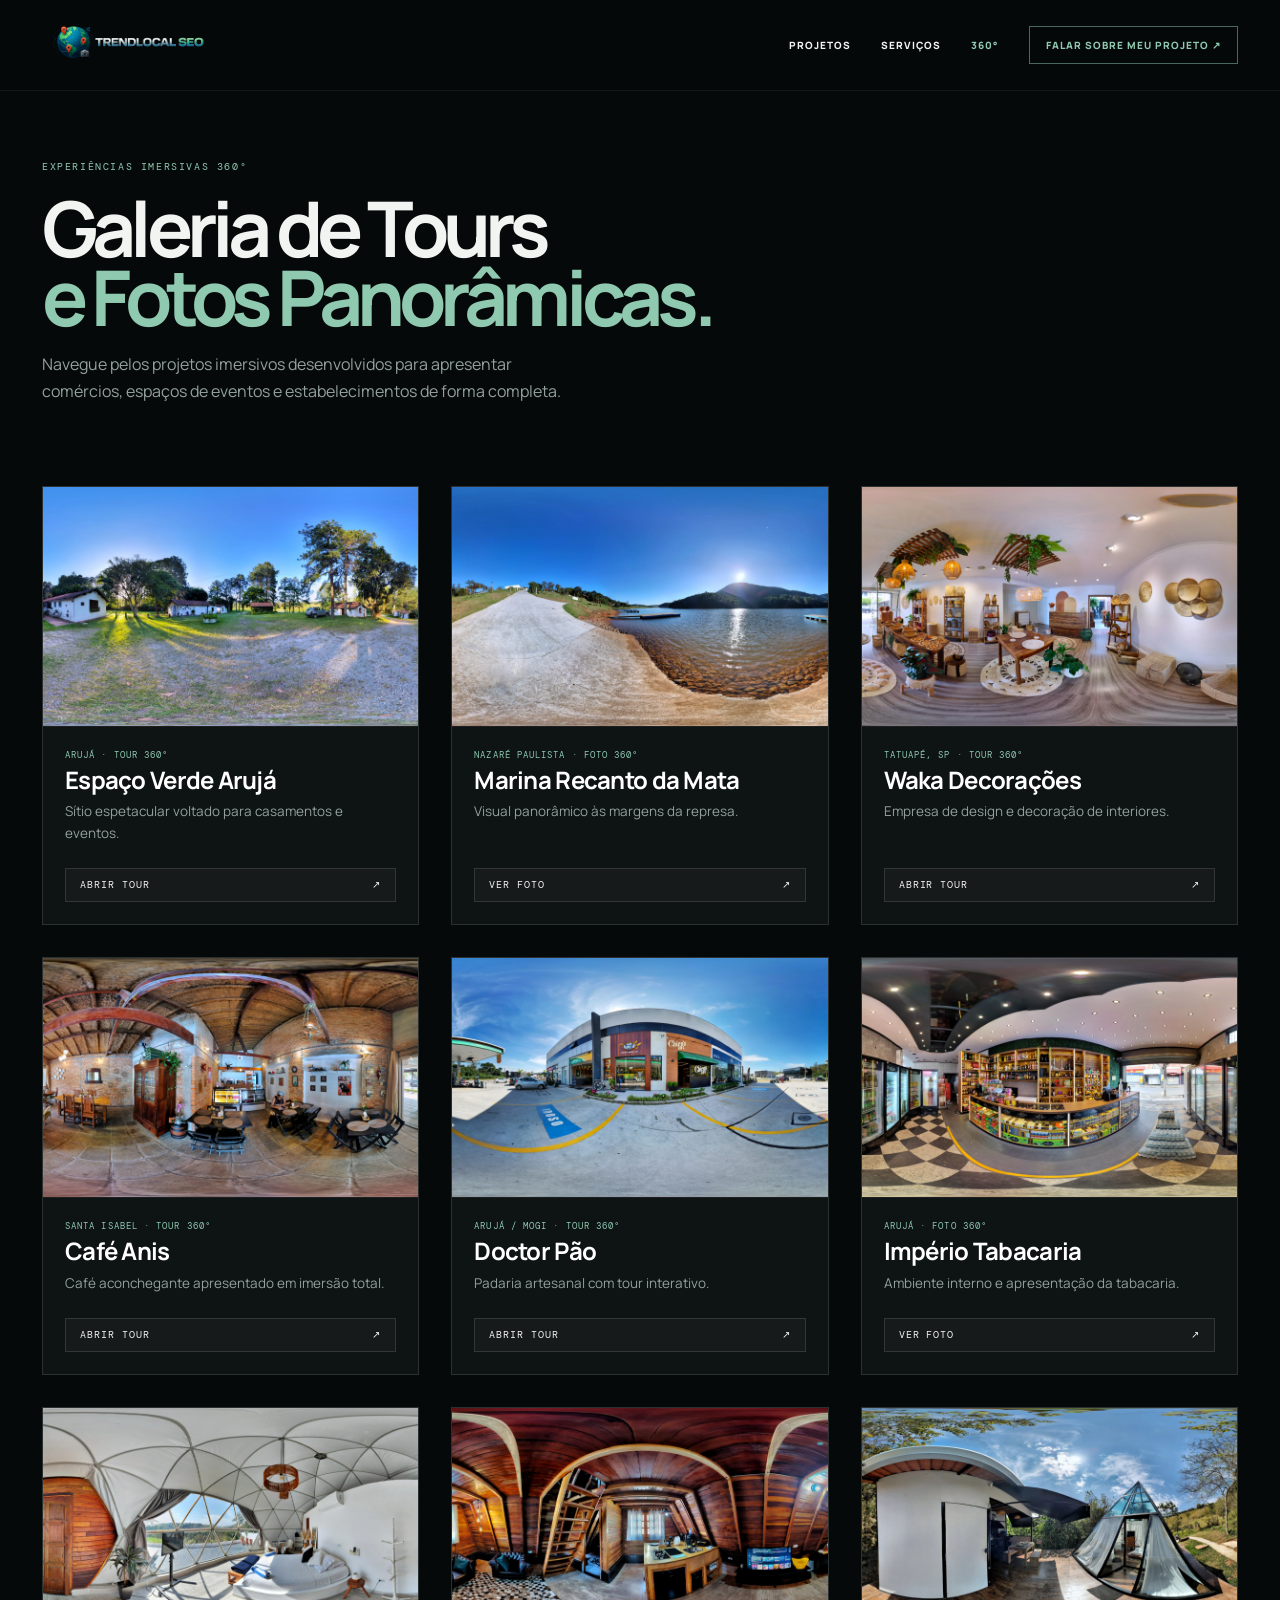
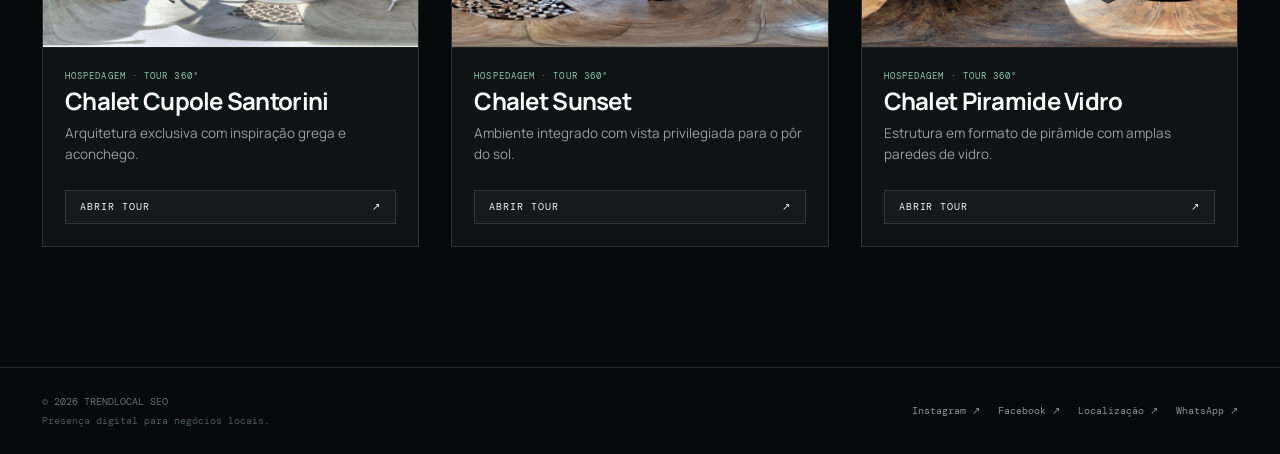
==== 360/index.html @ 43504578 "inserção do Aba tour" ====
<!DOCTYPE html>
<html lang="pt-BR">

<head>
    <meta charset="UTF-8">
    <meta name="viewport" content="width=device-width, initial-scale=1.0, maximum-scale=1.0, user-scalable=no">
    <meta name="description" content="Galeria de Tours Virtuais 360° e Fotografias Esféricas da TrendLocal SEO. Conheça projetos imersivos de empresas, comércios e espaços.">

    <title>Galeria 360° | TrendLocal SEO</title>
    <link rel="canonical" href="https://trendlocalseo.com.br/360/">

    <meta name="robots" content="index, follow, max-image-preview:large">

    <!-- Open Graph -->
    <meta property="og:type" content="website">
    <meta property="og:locale" content="pt_BR">
    <meta property="og:site_name" content="TrendLocal SEO">
    <meta property="og:title" content="Galeria de Tours 360° | TrendLocal SEO">
    <meta property="og:description" content="Explore tours virtuais 360° e experiências imersivas criadas pela TrendLocal SEO.">
    <meta property="og:url" content="https://trendlocalseo.com.br/360/">
    <meta property="og:image" content="https://trendlocalseo.com.br/hero.jpg">

    <link rel="preconnect" href="https://fonts.googleapis.com">
    <link rel="preconnect" href="https://fonts.gstatic.com" crossorigin>
    <link href="https://fonts.googleapis.com/css2?family=DM+Mono:wght@400;500&family=Manrope:wght@400;500;600;700;800&display=swap"
        rel="stylesheet">

    <style>
        :root {
            --bg: #06090a;
            --bg-card: #0e1314;
            --paper: #f3f3ef;
            --ink: #101415;

            --green: #0b5d42;
            --green-bright: #16845f;
            --green-light: #8fc9b0;

            --text: #f2f4f2;
            --muted: #93a09b;

            --line: rgba(255,255,255,.12);

            --content: 1240px;
            --side-space: 42px;
        }

        * {
            box-sizing: border-box;
            margin: 0;
            padding: 0;
        }

        html {
            scroll-behavior: smooth;
        }

        body {
            font-family: "Manrope", Arial, sans-serif;
            background: var(--bg);
            color: var(--text);
            overflow-x: hidden;
            width: 100%;
            position: relative;
        }

        a {
            text-decoration: none;
            color: inherit;
        }

        img {
            display: block;
            max-width: 100%;
        }

        .container {
            width: min(calc(100% - (var(--side-space) * 2)), var(--content));
            margin-inline: auto;
        }

        /* NAV */
        nav {
            position: fixed;
            z-index: 100;
            inset: 0 0 auto;
            padding: 10px 0;
            background: rgba(6, 9, 10, .84);
            backdrop-filter: blur(18px);
            border-bottom: 1px solid rgba(255,255,255,.06);
            width: 100%;
        }

        .nav {
            display: flex;
            align-items: center;
            justify-content: space-between;
        }

        .brand-logo {
            width: auto;
            height: 110px;
            object-fit: contain;
            margin-top: -20px;
            margin-bottom: -20px;
            position: relative;
            z-index: 101;
        }

        .links {
            display: flex;
            align-items: center;
            gap: 30px;
            font-size: 10px;
            font-weight: 800;
            letter-spacing: .1em;
            text-transform: uppercase;
        }

        .links a:hover {
            color: var(--green-light);
            transition: color .3s;
        }

        .nav-cta {
            border: 1px solid rgba(143,201,176,.5);
            padding: 11px 16px;
            color: var(--green-light);
            transition: .3s ease;
        }

        .nav-cta:hover {
            background: var(--green);
            color: white;
            border-color: var(--green);
        }

        /* PAGE HEADER */
        .page-header {
            padding: 160px 0 60px;
        }

        .kicker {
            font-family: "DM Mono", monospace;
            font-size: 10px;
            letter-spacing: .16em;
            text-transform: uppercase;
            color: var(--green-light);
            margin-bottom: 20px;
        }

        .page-header h1 {
            font-size: clamp(3.2rem, 6vw, 6.5rem);
            line-height: .9;
            letter-spacing: -.075em;
        }

        .page-header h1 span {
            color: var(--green-light);
        }

        .page-header p {
            font-size: 16px;
            color: var(--muted);
            max-width: 550px;
            margin-top: 20px;
            line-height: 1.7;
        }

        /* GRID DE TOURS 360 (3 COLUNAS) */
        .tours-grid-section {
            padding: 20px 0 120px;
        }

        .tours-grid {
            display: grid;
            grid-template-columns: repeat(3, 1fr);
            gap: 32px;
        }

        .tour-card {
            background: var(--bg-card);
            border: 1px solid var(--line);
            display: flex;
            flex-direction: column;
            overflow: hidden;
            transition: border-color .3s ease;
        }

        .tour-card:hover {
            border-color: rgba(143,201,176,.4);
        }

        .tour-image-wrap {
            width: 100%;
            height: 240px;
            background: #000;
            overflow: hidden;
            position: relative;
            border-bottom: 1px solid var(--line);
        }

        .tour-image-wrap img {
            width: 100%;
            height: 100%;
            object-fit: cover;
            transition: transform 0.6s cubic-bezier(.16,1,.3,1);
        }

        .tour-card:hover .tour-image-wrap img {
            transform: scale(1.08);
        }

        .tour-info {
            padding: 22px;
            display: flex;
            flex-direction: column;
            flex-grow: 1;
            justify-content: space-between;
            gap: 16px;
        }

        .tour-badge {
            font-family: "DM Mono", monospace;
            color: var(--green-light);
            font-size: 9px;
            letter-spacing: .12em;
            text-transform: uppercase;
            margin-bottom: 6px;
        }

        .tour-card h3 {
            font-size: 1.5rem;
            line-height: 1.1;
            letter-spacing: -.03em;
            color: #fff;
            margin-bottom: 8px;
        }

        .tour-desc {
            font-size: 13.5px;
            color: var(--muted);
            line-height: 1.6;
        }

        .tour-action-btn {
            display: inline-flex;
            align-items: center;
            justify-content: space-between;
            background: rgba(255,255,255,.03);
            border: 1px solid var(--line);
            padding: 10px 14px;
            font-family: "DM Mono", monospace;
            font-size: 9.5px;
            letter-spacing: .1em;
            text-transform: uppercase;
            color: var(--text);
            transition: .3s;
            margin-top: 8px;
        }

        .tour-card:hover .tour-action-btn {
            background: var(--green);
            border-color: var(--green);
            color: #fff;
        }

        /* ANIMAÇÃO DE ENTRADA SUAVE (REVEAL) */
        .reveal {
            opacity: 0;
            transform: translateY(30px);
            filter: blur(6px);
            transition: opacity .8s ease, transform .8s cubic-bezier(.16,1,.3,1), filter .8s ease;
        }

        .reveal.show {
            opacity: 1;
            transform: none;
            filter: none;
        }

        /* FOOTER */
        footer {
            border-top: 1px solid var(--line);
            padding: 27px 0;
            font-family: "DM Mono", monospace;
            font-size: 10px;
            color: #64716c;
        }

        .foot {
            display: flex;
            justify-content: space-between;
            align-items: center;
            gap: 30px;
        }

        .foot-brand {
            display: flex;
            flex-direction: column;
            gap: 6px;
        }

        .foot-sub {
            color: #4f5b56;
        }

        .foot-links {
            display: flex;
            align-items: center;
            justify-content: flex-end;
            flex-wrap: wrap;
            gap: 18px;
        }

        .foot-links a {
            color: #89938e;
            transition: color .3s ease;
        }

        .foot-links a:hover {
            color: var(--green-light);
        }

        /* RESPONSIVO */
        @media (max-width: 1024px) {
            .tours-grid {
                grid-template-columns: repeat(2, 1fr);
            }
        }

        @media (max-width: 760px) {
            :root {
                --side-space: 20px;
            }
            .page-header {
                padding: 130px 0 40px;
            }
            .tours-grid {
                grid-template-columns: 1fr;
            }
            .foot {
                flex-direction: column;
                gap: 18px;
                text-align: center;
            }
            .foot-brand {
                align-items: center;
            }
            .foot-links {
                justify-content: center;
                gap: 12px 18px;
            }
        }
    </style>
</head>

<body>

    <nav id="nav">
        <div class="container nav">
            <a href="../" aria-label="TrendLocal">
                <img class="brand-logo" src="../logo.png" alt="TrendLocal">
            </a>
            <div class="links">
                <a href="../#projetos">Projetos</a>
                <a href="../#servicos">Serviços</a>
                <a href="./" style="color:var(--green-light)">360°</a>
                <a class="nav-cta" href="../#contato">Falar sobre meu projeto ↗</a>
            </div>
        </div>
    </nav>

    <main>
        <header class="page-header">
            <div class="container reveal">
                <div class="kicker">Experiências Imersivas 360°</div>
                <h1>Galeria de Tours<br><span>e Fotos Panorâmicas.</span></h1>
                <p>Navegue pelos projetos imersivos desenvolvidos para apresentar comércios, espaços de eventos e estabelecimentos de forma completa.</p>
            </div>
        </header>

        <section class="tours-grid-section">
            <div class="container">
                <div class="tours-grid">

                    <!-- 1. Espaço Verde Arujá -->
                    <a href="https://nexths.github.io/espacoverdearuja/" class="tour-card reveal" target="_blank" rel="noopener">
                        <div class="tour-image-wrap">
                            <img src="img/espaco-verde.webp" alt="Tour 360 Espaço Verde Arujá" loading="lazy">
                        </div>
                        <div class="tour-info">
                            <div>
                                <div class="tour-badge">Arujá · Tour 360°</div>
                                <h3>Espaço Verde Arujá</h3>
                                <p class="tour-desc">Sítio espetacular voltado para casamentos e eventos.</p>
                            </div>
                            <span class="tour-action-btn">Abrir Tour <span>↗</span></span>
                        </div>
                    </a>

                    <!-- 2. Marina Recanto da Mata -->
                    <a href="https://nexths.github.io/marina-recanto-da-mata-portfolio/tour-marina-destino/index.html" class="tour-card reveal" target="_blank" rel="noopener">
                        <div class="tour-image-wrap">
                            <img src="img/marina.webp" alt="Foto 360 Marina Recanto da Mata" loading="lazy">
                        </div>
                        <div class="tour-info">
                            <div>
                                <div class="tour-badge">Nazaré Paulista · Foto 360°</div>
                                <h3>Marina Recanto da Mata</h3>
                                <p class="tour-desc">Visual panorâmico às margens da represa.</p>
                            </div>
                            <span class="tour-action-btn">Ver Foto <span>↗</span></span>
                        </div>
                    </a>

                    <!-- 3. Waka Decorações -->
                    <a href="https://nexths.github.io/wakanda/" class="tour-card reveal" target="_blank" rel="noopener">
                        <div class="tour-image-wrap">
                            <img src="img/waka.webp" alt="Tour 360 Waka Decorações Tatuapé SP" loading="lazy">
                        </div>
                        <div class="tour-info">
                            <div>
                                <div class="tour-badge">Tatuapé, SP · Tour 360°</div>
                                <h3>Waka Decorações</h3>
                                <p class="tour-desc">Empresa de design e decoração de interiores.</p>
                            </div>
                            <span class="tour-action-btn">Abrir Tour <span>↗</span></span>
                        </div>
                    </a>

                    <!-- 4. Café Anis -->
                    <a href="https://nexths.github.io/cafe-anis/tour-cafe-anis/index.html" class="tour-card reveal" target="_blank" rel="noopener">
                        <div class="tour-image-wrap">
                            <img src="img/cafe-anis.webp" alt="Tour 360 Café Anis Santa Isabel" loading="lazy">
                        </div>
                        <div class="tour-info">
                            <div>
                                <div class="tour-badge">Santa Isabel · Tour 360°</div>
                                <h3>Café Anis</h3>
                                <p class="tour-desc">Café aconchegante apresentado em imersão total.</p>
                            </div>
                            <span class="tour-action-btn">Abrir Tour <span>↗</span></span>
                        </div>
                    </a>

                    <!-- 5. Doctor Pão -->
                    <a href="https://nexths.github.io/doctor-pao/tour-doctor-pao/" class="tour-card reveal" target="_blank" rel="noopener">
                        <div class="tour-image-wrap">
                            <img src="img/doctor-pao.webp" alt="Tour 360 Doctor Pão Arujá Mogi" loading="lazy">
                        </div>
                        <div class="tour-info">
                            <div>
                                <div class="tour-badge">Arujá / Mogi · Tour 360°</div>
                                <h3>Doctor Pão</h3>
                                <p class="tour-desc">Padaria artesanal com tour interativo.</p>
                            </div>
                            <span class="tour-action-btn">Abrir Tour <span>↗</span></span>
                        </div>
                    </a>

                    <!-- 6. Império Tabacaria -->
                    <a href="https://photos.app.goo.gl/19WZFUkz2t6GS92D6" class="tour-card reveal" target="_blank" rel="noopener">
                        <div class="tour-image-wrap">
                            <img src="img/imperio-tabacaria.webp" alt="Foto 360 Império Tabacaria" loading="lazy">
                        </div>
                        <div class="tour-info">
                            <div>
                                <div class="tour-badge">Arujá · Foto 360°</div>
                                <h3>Império Tabacaria</h3>
                                <p class="tour-desc">Ambiente interno e apresentação da tabacaria.</p>
                            </div>
                            <span class="tour-action-btn">Ver Foto <span>↗</span></span>
                        </div>
                    </a>

                    <!-- 7. Chalet Cupole Santorini -->
                    <a href="https://nexths.github.io/cupulesantorini/" class="tour-card reveal" target="_blank" rel="noopener">
                        <div class="tour-image-wrap">
                            <img src="img/chalet-cupule-santorini.webp" alt="Tour 360 Chalet Cupule Santorini" loading="lazy">
                        </div>
                        <div class="tour-info">
                            <div>
                                <div class="tour-badge">Hospedagem · Tour 360°</div>
                                <h3>Chalet Cupole Santorini</h3>
                                <p class="tour-desc">Arquitetura exclusiva com inspiração grega e aconchego.</p>
                            </div>
                            <span class="tour-action-btn">Abrir Tour <span>↗</span></span>
                        </div>
                    </a>

                    <!-- 8. Chalet Sunset -->
                    <a href="https://nexths.github.io/chale-sunset/" class="tour-card reveal" target="_blank" rel="noopener">
                        <div class="tour-image-wrap">
                            <img src="img/chalet-sunset.webp" alt="Tour 360 Chalet Sunset" loading="lazy">
                        </div>
                        <div class="tour-info">
                            <div>
                                <div class="tour-badge">Hospedagem · Tour 360°</div>
                                <h3>Chalet Sunset</h3>
                                <p class="tour-desc">Ambiente integrado com vista privilegiada para o pôr do sol.</p>
                            </div>
                            <span class="tour-action-btn">Abrir Tour <span>↗</span></span>
                        </div>
                    </a>

                    <!-- 9. Chalet Piramide Vidro -->
                    <a href="https://nexths.github.io/piramidevidro/" class="tour-card reveal" target="_blank" rel="noopener">
                        <div class="tour-image-wrap">
                            <img src="img/chalet-piramide-vidro.webp" alt="Tour 360 Chalet Piramide Vidro" loading="lazy">
                        </div>
                        <div class="tour-info">
                            <div>
                                <div class="tour-badge">Hospedagem · Tour 360°</div>
                                <h3>Chalet Piramide Vidro</h3>
                                <p class="tour-desc">Estrutura em formato de pirâmide com amplas paredes de vidro.</p>
                            </div>
                            <span class="tour-action-btn">Abrir Tour <span>↗</span></span>
                        </div>
                    </a>

                </div>
            </div>
        </section>
    </main>

    <footer>
        <div class="container foot">
            <div class="foot-brand">
                <span>© 2026 TRENDLOCAL SEO</span>
                <span class="foot-sub">Presença digital para negócios locais.</span>
            </div>

            <div class="foot-links" aria-label="Canais da TrendLocal">
                <a href="https://www.instagram.com/niktrendlocalseo/" target="_blank" rel="noopener">Instagram ↗</a>
                <a href="https://www.facebook.com/profile.php?id=100089372402837" target="_blank" rel="noopener">Facebook ↗</a>
                <a href="https://www.google.com.br/maps/place/Trendlocal+SEO/@-23.326328,-46.2367015,17z/data=!3m1!4b1!4m6!3m5!1s0x94ce810035c6ff07:0x620d4791164bb704!8m2!3d-23.3263329!4d-46.2341266!16s%2Fg%2F11md37bd27?entry=ttu&g_ep=EgoyMDI2MDkyMy4wIKXMDSoASAFQAw%3D%3D" target="_blank" rel="noopener">Localização ↗</a>
                <a href="https://wa.me/5511999814081" target="_blank" rel="noopener">WhatsApp ↗</a>
            </div>
        </div>
    </footer>

    <!-- SCRIPT DE ANIMAÇÃO DE ENTRADA -->
    <script>
        const observer = new IntersectionObserver(
            entries => {
                entries.forEach(entry => {
                    if (entry.isIntersecting) {
                        entry.target.classList.add("show");
                        observer.unobserve(entry.target);
                    }
                });
            },
            {
                threshold: .1,
                rootMargin: "0px 0px -30px 0px"
            }
        );

        document.querySelectorAll(".reveal").forEach(element => {
            observer.observe(element);
        });
    </script>

</body>
</html>
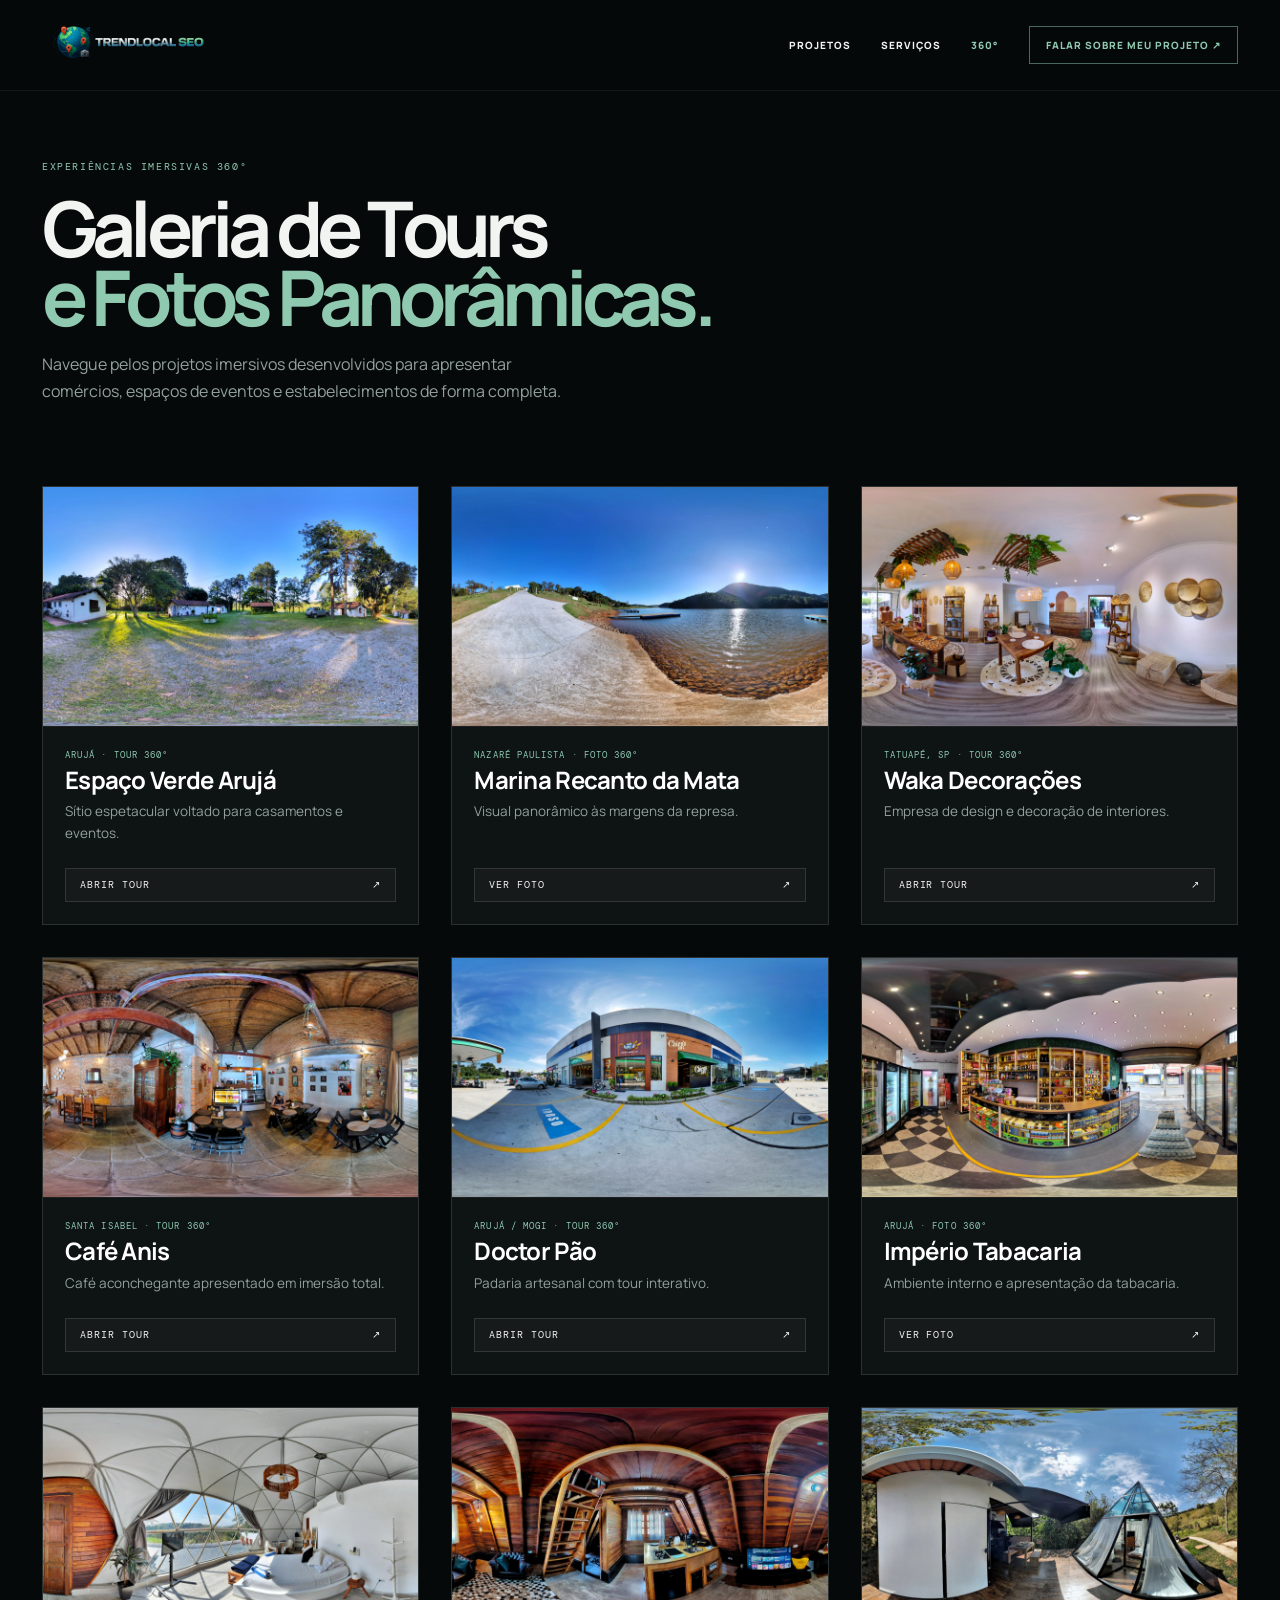
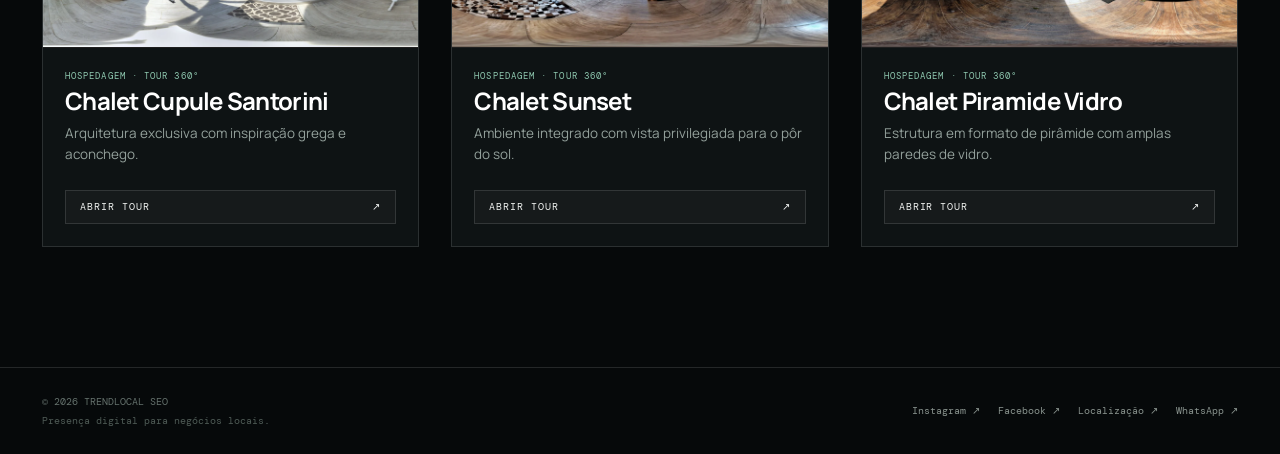
==== commit 5e659c47: "correção Cupole" ====
--- a/360/index.html
+++ b/360/index.html
@@ -474,7 +474,7 @@
                         </div>
                     </a>
 
-                    <!-- 7. Chalet Cupole Santorini -->
+                    <!-- 7. Chalet Cupule Santorini -->
                     <a href="https://nexths.github.io/cupulesantorini/" class="tour-card reveal" target="_blank" rel="noopener">
                         <div class="tour-image-wrap">
                             <img src="img/chalet-cupule-santorini.webp" alt="Tour 360 Chalet Cupule Santorini" loading="lazy">
@@ -482,7 +482,7 @@
                         <div class="tour-info">
                             <div>
                                 <div class="tour-badge">Hospedagem · Tour 360°</div>
-                                <h3>Chalet Cupole Santorini</h3>
+                                <h3>Chalet Cupule Santorini</h3>
                                 <p class="tour-desc">Arquitetura exclusiva com inspiração grega e aconchego.</p>
                             </div>
                             <span class="tour-action-btn">Abrir Tour <span>↗</span></span>
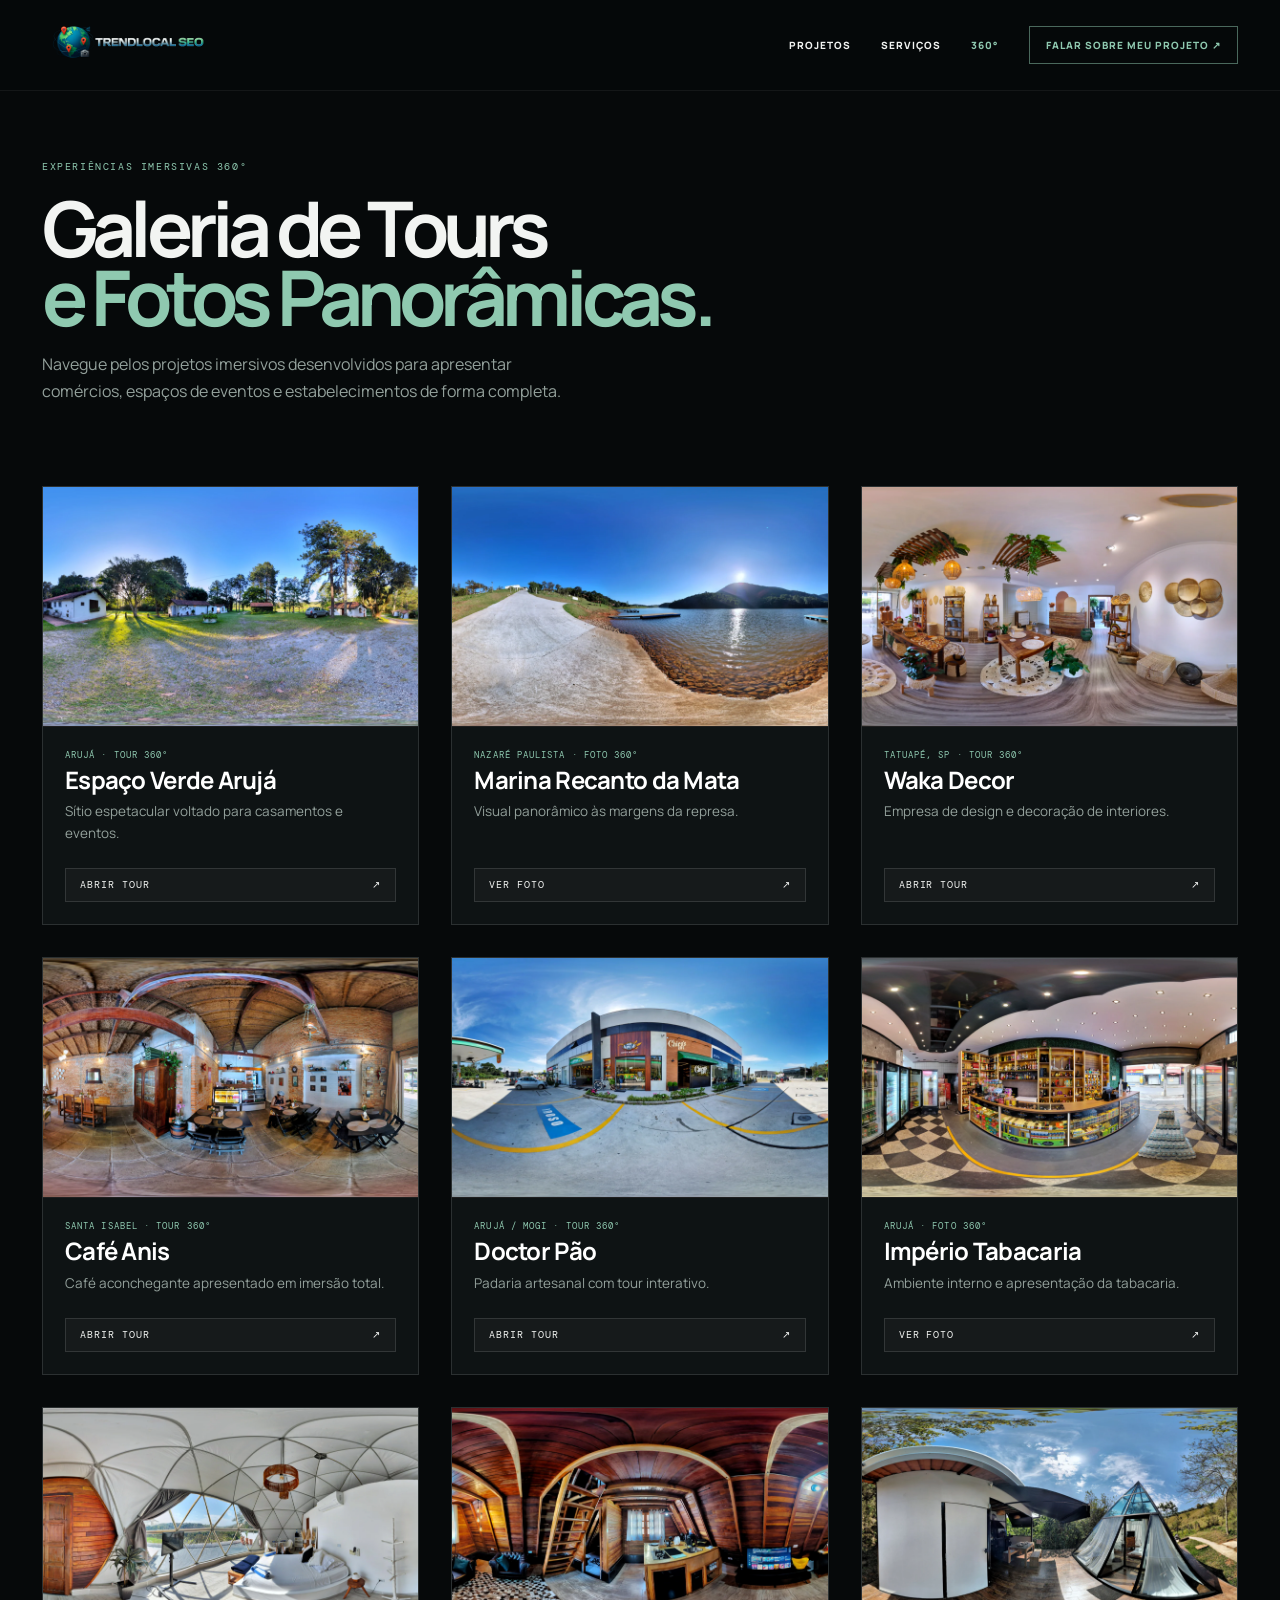
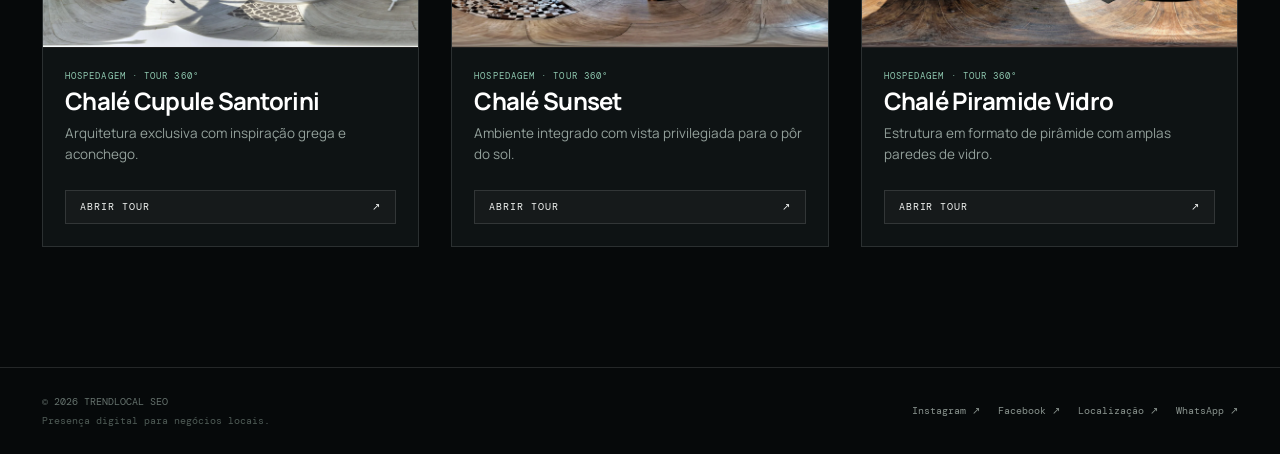
==== commit 4a5b6212: "correção Chalet" ====
--- a/360/index.html
+++ b/360/index.html
@@ -414,15 +414,15 @@
                         </div>
                     </a>
 
-                    <!-- 3. Waka Decorações -->
+                    <!-- 3. Waka Decor -->
                     <a href="https://nexths.github.io/wakanda/" class="tour-card reveal" target="_blank" rel="noopener">
                         <div class="tour-image-wrap">
-                            <img src="img/waka.webp" alt="Tour 360 Waka Decorações Tatuapé SP" loading="lazy">
+                            <img src="img/waka.webp" alt="Tour 360 Waka Decor Tatuapé SP" loading="lazy">
                         </div>
                         <div class="tour-info">
                             <div>
                                 <div class="tour-badge">Tatuapé, SP · Tour 360°</div>
-                                <h3>Waka Decorações</h3>
+                                <h3>Waka Decor</h3>
                                 <p class="tour-desc">Empresa de design e decoração de interiores.</p>
                             </div>
                             <span class="tour-action-btn">Abrir Tour <span>↗</span></span>
@@ -474,45 +474,45 @@
                         </div>
                     </a>
 
-                    <!-- 7. Chalet Cupule Santorini -->
+                    <!-- 7. Chalé Cupule Santorini -->
                     <a href="https://nexths.github.io/cupulesantorini/" class="tour-card reveal" target="_blank" rel="noopener">
                         <div class="tour-image-wrap">
-                            <img src="img/chalet-cupule-santorini.webp" alt="Tour 360 Chalet Cupule Santorini" loading="lazy">
+                            <img src="img/chalet-cupule-santorini.webp" alt="Tour 360 Chalé Cupule Santorini" loading="lazy">
                         </div>
                         <div class="tour-info">
                             <div>
                                 <div class="tour-badge">Hospedagem · Tour 360°</div>
-                                <h3>Chalet Cupule Santorini</h3>
+                                <h3>Chalé Cupule Santorini</h3>
                                 <p class="tour-desc">Arquitetura exclusiva com inspiração grega e aconchego.</p>
                             </div>
                             <span class="tour-action-btn">Abrir Tour <span>↗</span></span>
                         </div>
                     </a>
 
-                    <!-- 8. Chalet Sunset -->
+                    <!-- 8. Chalé Sunset -->
                     <a href="https://nexths.github.io/chale-sunset/" class="tour-card reveal" target="_blank" rel="noopener">
                         <div class="tour-image-wrap">
-                            <img src="img/chalet-sunset.webp" alt="Tour 360 Chalet Sunset" loading="lazy">
+                            <img src="img/chalet-sunset.webp" alt="Tour 360 Chalé Sunset" loading="lazy">
                         </div>
                         <div class="tour-info">
                             <div>
                                 <div class="tour-badge">Hospedagem · Tour 360°</div>
-                                <h3>Chalet Sunset</h3>
+                                <h3>Chalé Sunset</h3>
                                 <p class="tour-desc">Ambiente integrado com vista privilegiada para o pôr do sol.</p>
                             </div>
                             <span class="tour-action-btn">Abrir Tour <span>↗</span></span>
                         </div>
                     </a>
 
-                    <!-- 9. Chalet Piramide Vidro -->
+                    <!-- 9. Chalé Piramide Vidro -->
                     <a href="https://nexths.github.io/piramidevidro/" class="tour-card reveal" target="_blank" rel="noopener">
                         <div class="tour-image-wrap">
-                            <img src="img/chalet-piramide-vidro.webp" alt="Tour 360 Chalet Piramide Vidro" loading="lazy">
+                            <img src="img/chalet-piramide-vidro.webp" alt="Tour 360 Chalé Piramide Vidro" loading="lazy">
                         </div>
                         <div class="tour-info">
                             <div>
                                 <div class="tour-badge">Hospedagem · Tour 360°</div>
-                                <h3>Chalet Piramide Vidro</h3>
+                                <h3>Chalé Piramide Vidro</h3>
                                 <p class="tour-desc">Estrutura em formato de pirâmide com amplas paredes de vidro.</p>
                             </div>
                             <span class="tour-action-btn">Abrir Tour <span>↗</span></span>
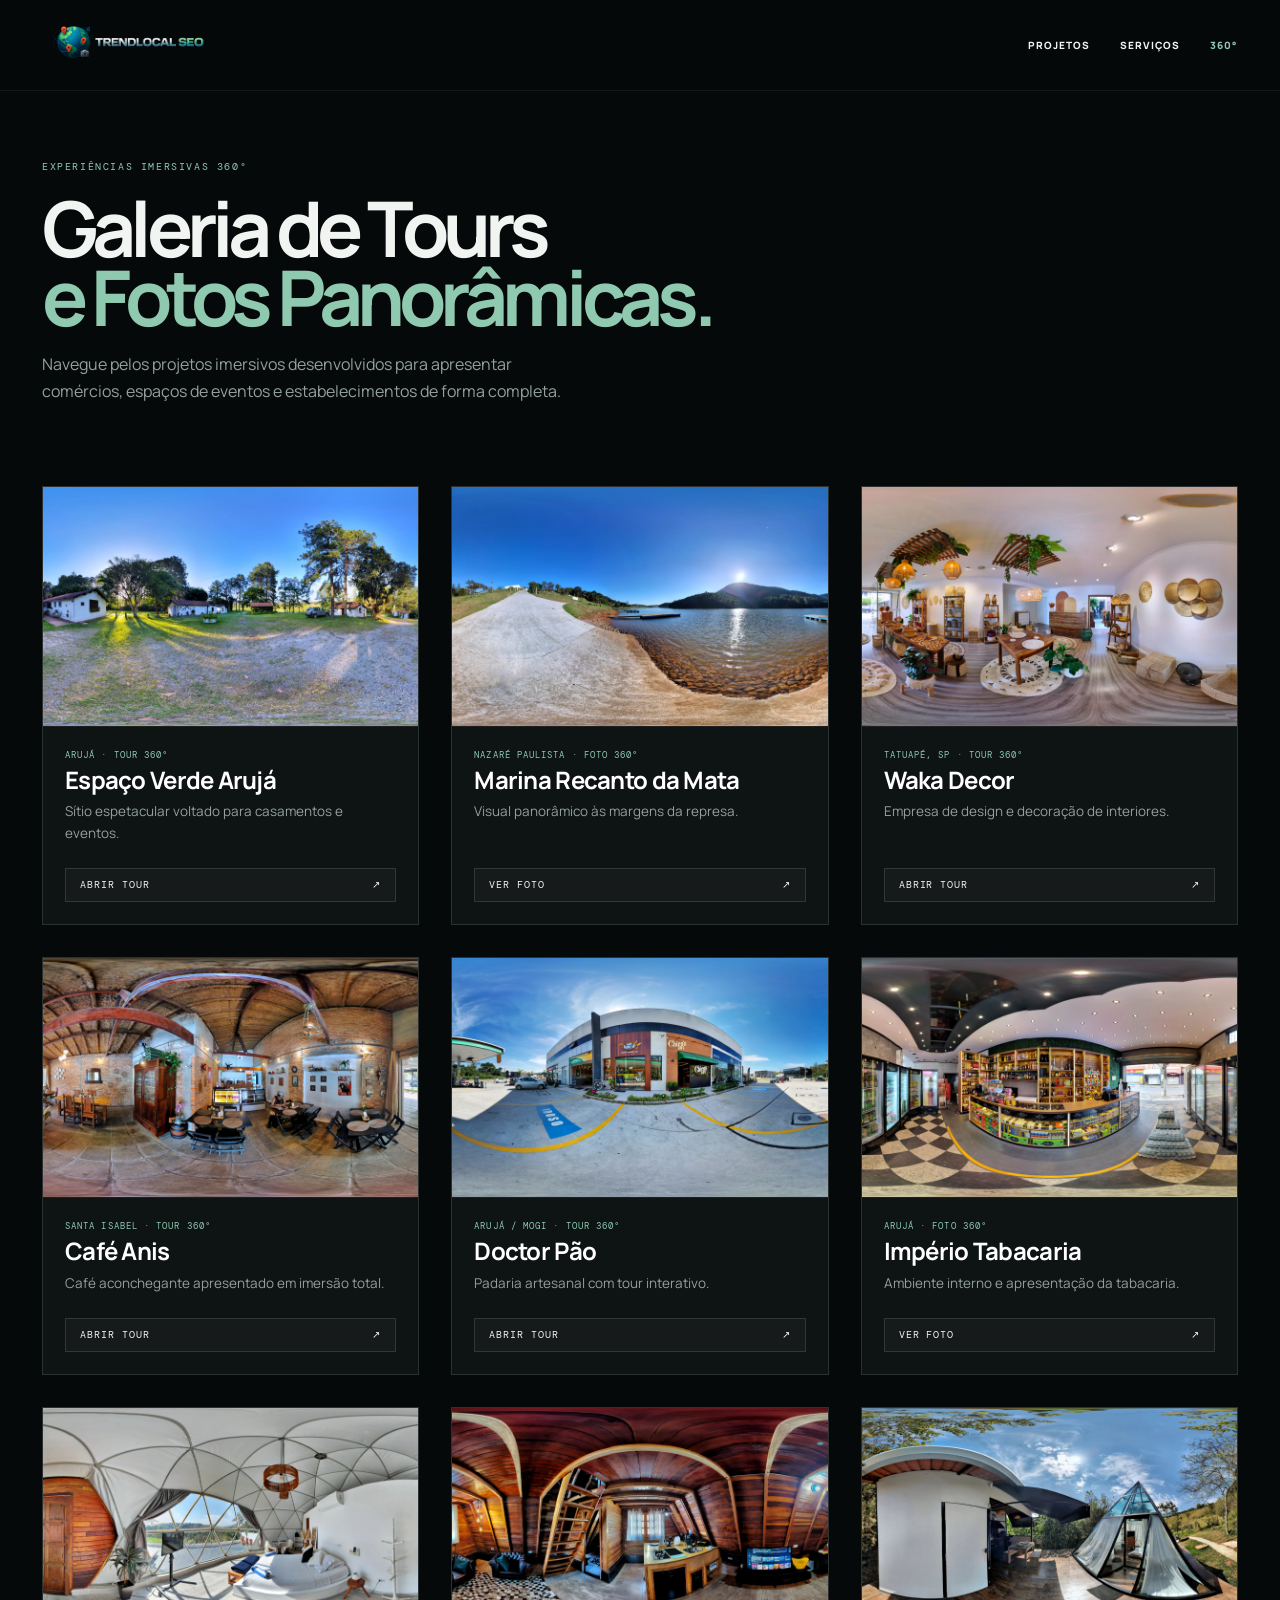
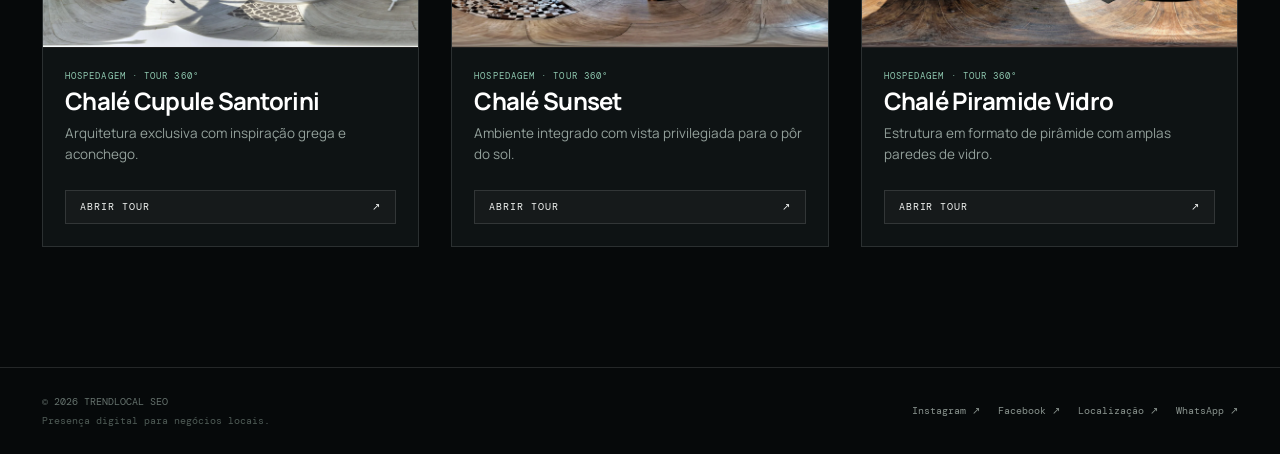
==== commit 1c6fc36f: "ajuste layout" ====
--- a/360/index.html
+++ b/360/index.html
@@ -120,19 +120,6 @@
         .links a:hover {
             color: var(--green-light);
             transition: color .3s;
-        }
-
-        .nav-cta {
-            border: 1px solid rgba(143,201,176,.5);
-            padding: 11px 16px;
-            color: var(--green-light);
-            transition: .3s ease;
-        }
-
-        .nav-cta:hover {
-            background: var(--green);
-            color: white;
-            border-color: var(--green);
         }
 
         /* PAGE HEADER */
@@ -339,6 +326,10 @@
             .tours-grid {
                 grid-template-columns: 1fr;
             }
+            .links {
+                gap: 15px !important;
+                font-size: 9px !important;
+            }
             .foot {
                 flex-direction: column;
                 gap: 18px;
@@ -366,7 +357,6 @@
                 <a href="../#projetos">Projetos</a>
                 <a href="../#servicos">Serviços</a>
                 <a href="./" style="color:var(--green-light)">360°</a>
-                <a class="nav-cta" href="../#contato">Falar sobre meu projeto ↗</a>
             </div>
         </div>
     </nav>
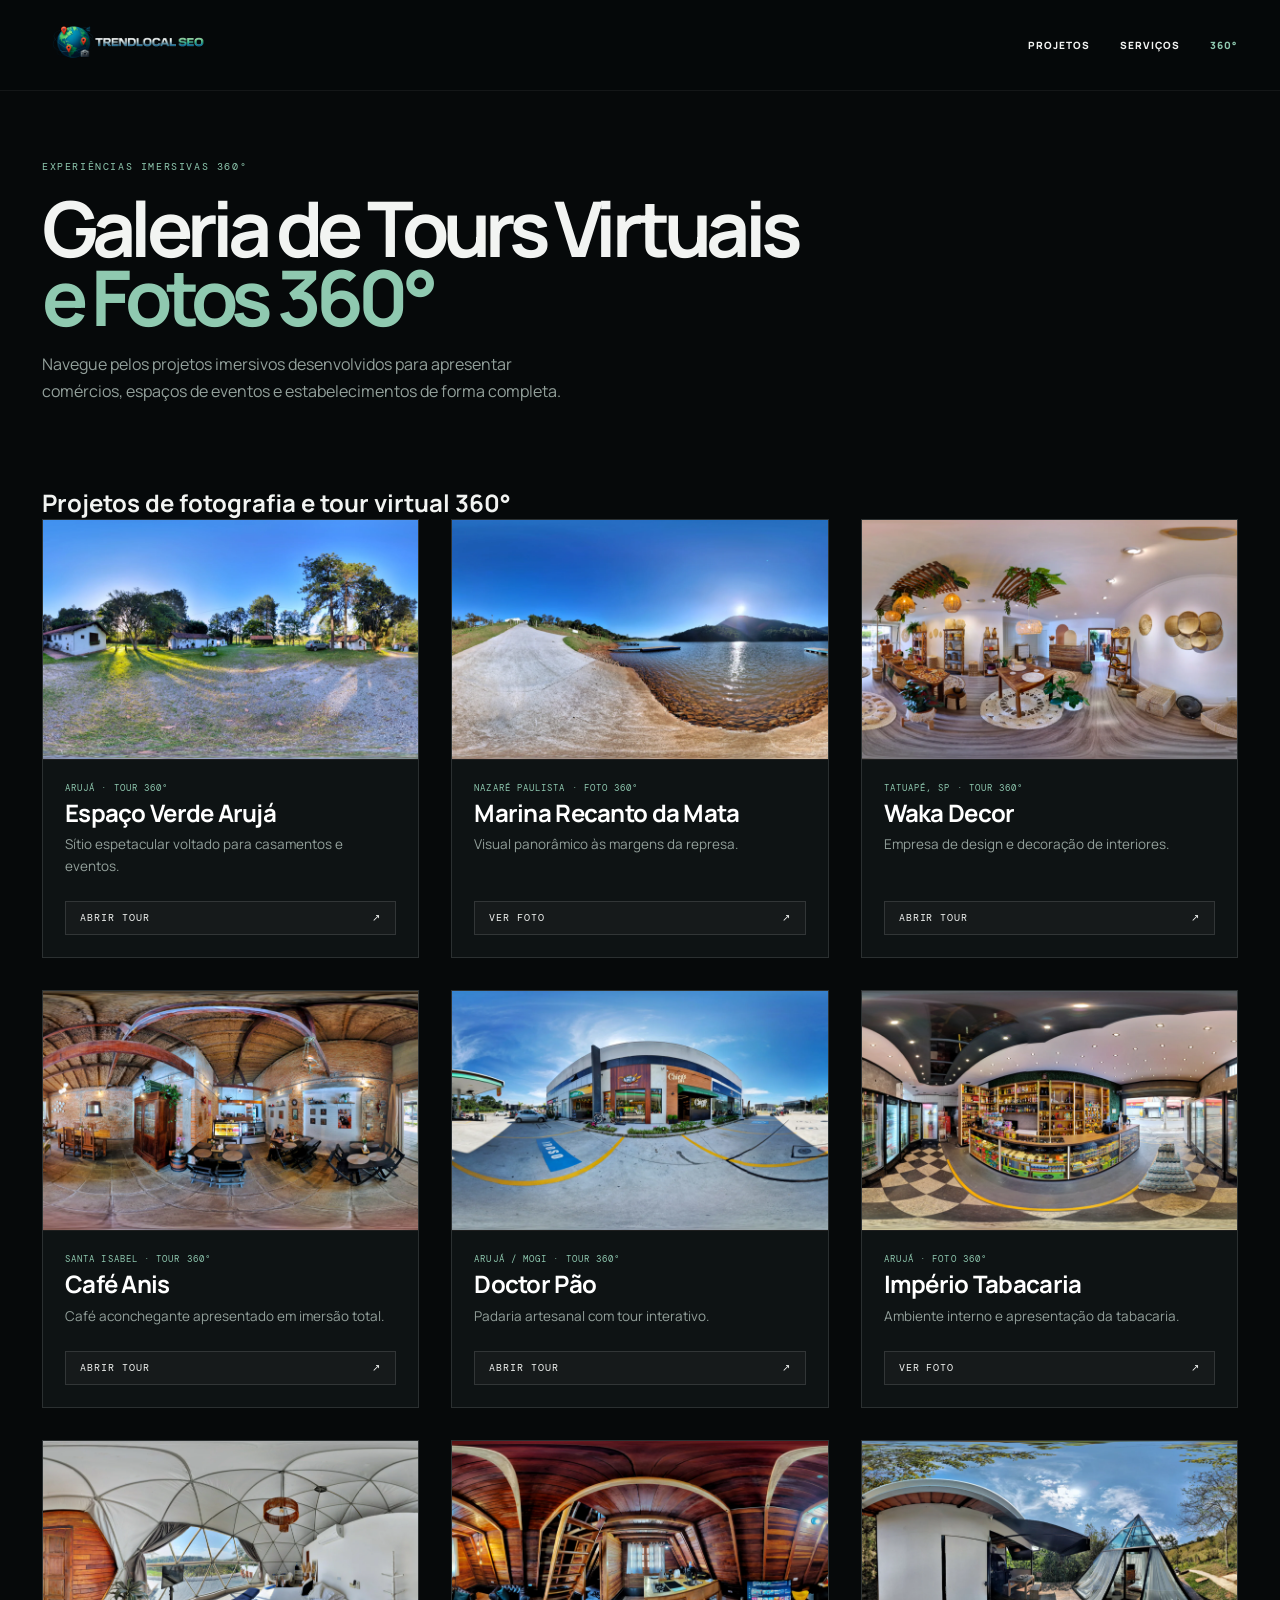
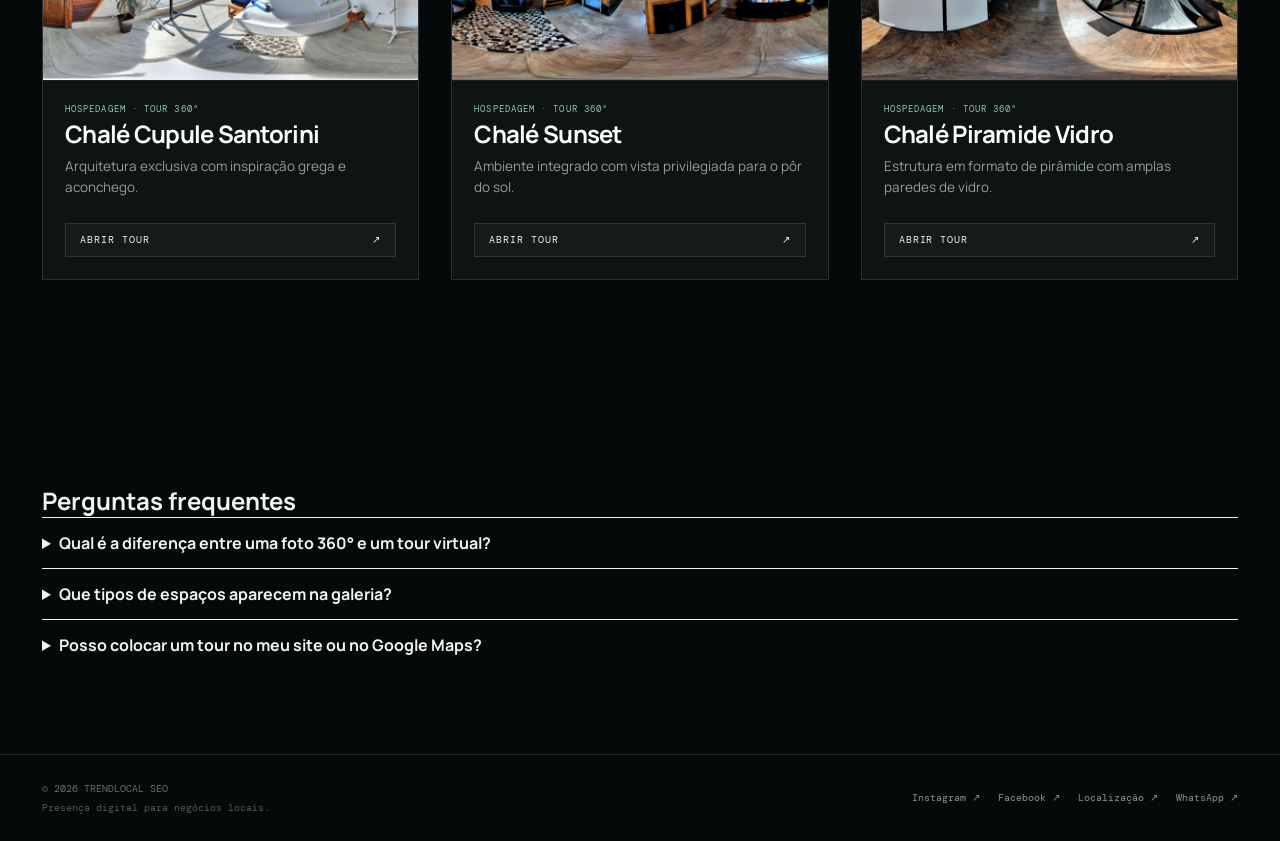
==== commit feeff26f: "Melhora o SEO da TrendLocal SEO e adiciona sitemap e robots.txt" ====
--- a/360/index.html
+++ b/360/index.html
@@ -4,9 +4,9 @@
 <head>
     <meta charset="UTF-8">
     <meta name="viewport" content="width=device-width, initial-scale=1.0, maximum-scale=1.0, user-scalable=no">
-    <meta name="description" content="Galeria de Tours Virtuais 360° e Fotografias Esféricas da TrendLocal SEO. Conheça projetos imersivos de empresas, comércios e espaços.">
-
-    <title>Galeria 360° | TrendLocal SEO</title>
+    <meta name="description" content="Explore tours virtuais e fotos 360° de restaurantes, espaços de eventos, chalés e comércios no portfólio da TrendLocal SEO em Santa Isabel e região.">
+
+    <title>Tours Virtuais e Fotos 360° em Santa Isabel | TrendLocal SEO</title>
     <link rel="canonical" href="https://trendlocalseo.com.br/360/">
 
     <meta name="robots" content="index, follow, max-image-preview:large">
@@ -15,15 +15,56 @@
     <meta property="og:type" content="website">
     <meta property="og:locale" content="pt_BR">
     <meta property="og:site_name" content="TrendLocal SEO">
-    <meta property="og:title" content="Galeria de Tours 360° | TrendLocal SEO">
-    <meta property="og:description" content="Explore tours virtuais 360° e experiências imersivas criadas pela TrendLocal SEO.">
+    <meta property="og:title" content="Tours Virtuais e Fotos 360° em Santa Isabel | TrendLocal SEO">
+    <meta property="og:description" content="Explore tours virtuais e fotos 360° de restaurantes, espaços de eventos, chalés e comércios no portfólio da TrendLocal SEO em Santa Isabel e região.">
     <meta property="og:url" content="https://trendlocalseo.com.br/360/">
     <meta property="og:image" content="https://trendlocalseo.com.br/hero.jpg">
 
     <link rel="preconnect" href="https://fonts.googleapis.com">
     <link rel="preconnect" href="https://fonts.gstatic.com" crossorigin>
+    <link rel="icon" type="image/png" href="../logo1.png">
     <link href="https://fonts.googleapis.com/css2?family=DM+Mono:wght@400;500&family=Manrope:wght@400;500;600;700;800&display=swap"
         rel="stylesheet">
+
+    <script type="application/ld+json">
+    {
+      "@context": "https://schema.org",
+      "@graph": [
+        {
+          "@type": "BreadcrumbList",
+          "@id": "https://trendlocalseo.com.br/360/#breadcrumb",
+          "itemListElement": [
+            {
+              "@type": "ListItem",
+              "position": 1,
+              "name": "Início",
+              "item": "https://trendlocalseo.com.br/"
+            },
+            {
+              "@type": "ListItem",
+              "position": 2,
+              "name": "Tours virtuais e fotos 360°",
+              "item": "https://trendlocalseo.com.br/360/"
+            }
+          ]
+        },
+        {
+          "@type": "CollectionPage",
+          "@id": "https://trendlocalseo.com.br/360/#webpage",
+          "url": "https://trendlocalseo.com.br/360/",
+          "name": "Tours Virtuais e Fotos 360° em Santa Isabel | TrendLocal SEO",
+          "description": "Explore tours virtuais e fotos 360° de restaurantes, espaços de eventos, chalés e comércios no portfólio da TrendLocal SEO em Santa Isabel e região.",
+          "isPartOf": {
+            "@id": "https://trendlocalseo.com.br/#website"
+          },
+          "inLanguage": "pt-BR",
+          "breadcrumb": {
+            "@id": "https://trendlocalseo.com.br/360/#breadcrumb"
+          }
+        }
+      ]
+    }
+    </script>
 
     <style>
         :root {
@@ -253,7 +294,7 @@
         }
 
         /* ANIMAÇÃO DE ENTRADA SUAVE (REVEAL) */
-        .reveal {
+        .animations-enabled .reveal {
             opacity: 0;
             transform: translateY(30px);
             filter: blur(6px);
@@ -343,6 +384,12 @@
                 gap: 12px 18px;
             }
         }
+
+        .page-faq { padding-block: clamp(36px, 7vw, 84px); overflow-wrap: anywhere; }
+        .page-faq details { border-top: 1px solid currentColor; padding-block: 14px; }
+        .page-faq summary { cursor: pointer; font-weight: 700; }
+        .page-faq details p { max-width: 74ch; margin-block: 10px 0; }
+        .page-faq a { text-decoration: underline; text-underline-offset: .2em; }
     </style>
 </head>
 
@@ -365,13 +412,14 @@
         <header class="page-header">
             <div class="container reveal">
                 <div class="kicker">Experiências Imersivas 360°</div>
-                <h1>Galeria de Tours<br><span>e Fotos Panorâmicas.</span></h1>
+                <h1>Galeria de Tours Virtuais<br><span>e Fotos 360°</span></h1>
                 <p>Navegue pelos projetos imersivos desenvolvidos para apresentar comércios, espaços de eventos e estabelecimentos de forma completa.</p>
             </div>
         </header>
 
-        <section class="tours-grid-section">
+        <section class="tours-grid-section" aria-labelledby="tour-projects">
             <div class="container">
+                <h2 id="tour-projects">Projetos de fotografia e tour virtual 360°</h2>
                 <div class="tours-grid">
 
                     <!-- 1. Espaço Verde Arujá -->
@@ -511,6 +559,21 @@
 
                 </div>
             </div>
+        </section>
+        <section class="container page-faq" aria-labelledby="faq-heading">
+            <h2 id="faq-heading">Perguntas frequentes</h2>
+            <details>
+                <summary>Qual é a diferença entre uma foto 360° e um tour virtual?</summary>
+                <p>Uma foto 360° mostra o espaço a partir de um ponto. Um tour virtual pode ligar vários pontos, permitindo navegar entre ambientes e explorar o local.</p>
+            </details>
+            <details>
+                <summary>Que tipos de espaços aparecem na galeria?</summary>
+                <p>A galeria reúne projetos de chácaras para eventos, chalés, marina, cafés, padaria e outros comércios. Abra um projeto acima para explorar os ambientes.</p>
+            </details>
+            <details>
+                <summary>Posso colocar um tour no meu site ou no Google Maps?</summary>
+                <p>O tour pode ser disponibilizado por link e integrado ao seu <a href="/#servicos">site ou landing page</a>, conforme o projeto. A publicação no Street View segue requisitos próprios. Para vídeos 360°, consulte o <a href="https://support.google.com/maps/answer/7546470?hl=pt-BR">guia do Street View Studio</a>.</p>
+            </details>
         </section>
     </main>
 
@@ -532,25 +595,28 @@
 
     <!-- SCRIPT DE ANIMAÇÃO DE ENTRADA -->
     <script>
-        const observer = new IntersectionObserver(
-            entries => {
-                entries.forEach(entry => {
-                    if (entry.isIntersecting) {
-                        entry.target.classList.add("show");
-                        observer.unobserve(entry.target);
-                    }
-                });
-            },
-            {
-                threshold: .1,
-                rootMargin: "0px 0px -30px 0px"
-            }
-        );
-
-        document.querySelectorAll(".reveal").forEach(element => {
-            observer.observe(element);
-        });
+        if ('IntersectionObserver' in window && !window.matchMedia('(prefers-reduced-motion: reduce)').matches) {
+            const observer = new IntersectionObserver(
+                entries => {
+                    entries.forEach(entry => {
+                        if (entry.isIntersecting) {
+                            entry.target.classList.add("show");
+                            observer.unobserve(entry.target);
+                        }
+                    });
+                },
+                {
+                    threshold: .1,
+                    rootMargin: "0px 0px -30px 0px"
+                }
+            );
+
+            document.querySelectorAll(".reveal").forEach(element => {
+                observer.observe(element);
+            });
+            document.documentElement.classList.add('animations-enabled');
+        }
     </script>
 
 </body>
-</html>+</html>
